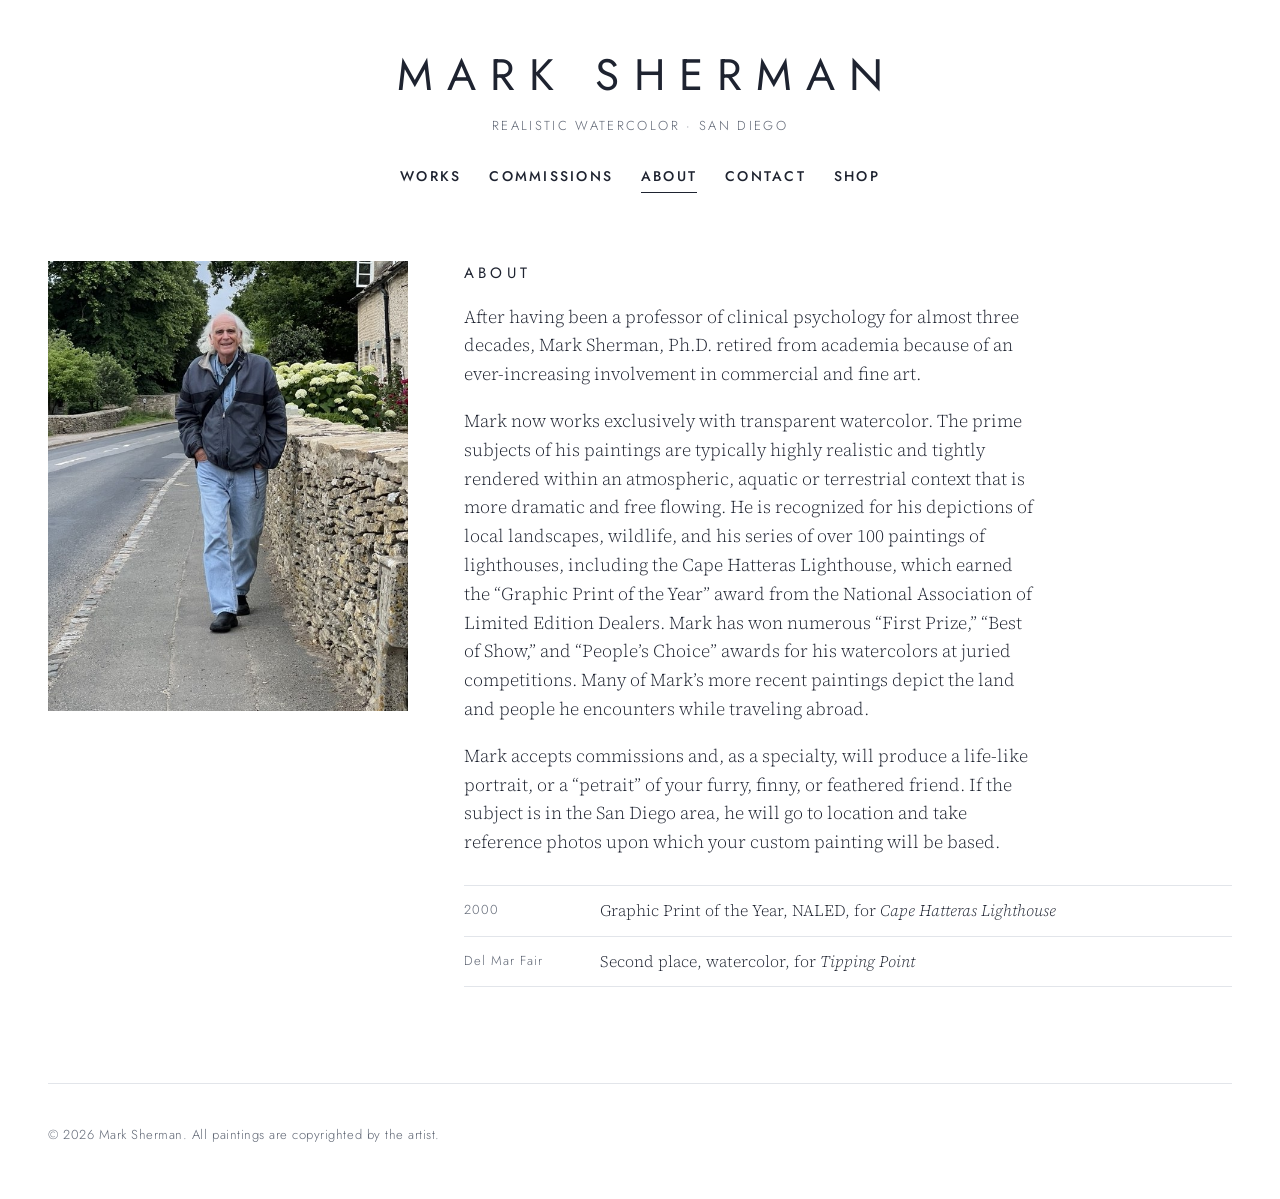
==== about.html @ 0671e034 "update" ====
<!doctype html>
<html lang="en">
<head>
  <meta charset="utf-8">
  <meta name="viewport" content="width=device-width, initial-scale=1">
  <title>About | Mark Sherman</title>
  <meta name="description" content="Original realistic watercolors by award-winning San Diego artist Mark Sherman. Wildlife, racehorses, lighthouses, flowers, portraits and commissions.">
  <meta property="og:title" content="Mark Sherman | Watercolor Artist">
  <meta property="og:description" content="Original realistic watercolors by award-winning San Diego artist Mark Sherman.">
  <meta property="og:image" content="images/commissions/tipping-point.jpg">
  <link rel="preconnect" href="https://fonts.googleapis.com">
  <link rel="preconnect" href="https://fonts.gstatic.com" crossorigin>
  <link rel="stylesheet" href="https://fonts.googleapis.com/css2?family=Jost:wght@300;400;500&family=Source+Serif+4:ital,opsz,wght@0,8..60,300;0,8..60,400;1,8..60,300&display=swap">
  <link rel="stylesheet" href="styles.css">
</head>
<body>

  <header class="site-header">
    <a class="name" href="index.html">Mark Sherman</a>
    <p class="tagline">Realistic watercolor · San Diego</p>
    <nav class="nav" aria-label="Main">
      <a href="works.html">Works</a>
      <a href="commissions.html">Commissions</a>
      <a href="about.html" aria-current="page">About</a>
      <a href="contact.html">Contact</a>
      <a href="https://www.etsy.com/shop/MarkShermanArt" target="_blank" rel="noopener">Shop</a>
    </nav>
  </header>

  <main>

    <section id="about" class="section page about">
      <img class="about-photo" src="images/mark-sherman.jpg" alt="Mark Sherman" width="600" height="750">
      <div class="about-text">
        <h2 class="section-title">About</h2>
        <p>After having been a professor of clinical psychology for almost three decades, Mark Sherman, Ph.D. retired from academia because of an ever-increasing involvement in commercial and fine art.</p>
        <p>Mark now works exclusively with transparent watercolor. The prime subjects of his paintings are typically highly realistic and tightly rendered within an atmospheric, aquatic or terrestrial context that is more dramatic and free flowing. He is recognized for his depictions of local landscapes, wildlife, and his series of over 100 paintings of lighthouses, including the Cape Hatteras Lighthouse, which earned the &ldquo;Graphic Print of the Year&rdquo; award from the National Association of Limited Edition Dealers. Mark has won numerous &ldquo;First Prize,&rdquo; &ldquo;Best of Show,&rdquo; and &ldquo;People&rsquo;s Choice&rdquo; awards for his watercolors at juried competitions. Many of Mark&rsquo;s more recent paintings depict the land and people he encounters while traveling abroad.</p>
        <p>Mark accepts commissions and, as a specialty, will produce a life-like portrait, or a &ldquo;petrait&rdquo; of your furry, finny, or feathered friend. If the subject is in the San Diego area, he will go to location and take reference photos upon which your custom painting will be based.</p>
        <ul class="honors">
          <li><span>2000</span> <div>Graphic Print of the Year, NALED, for <em>Cape Hatteras Lighthouse</em></div></li>
          <li><span>Del Mar Fair</span> <div>Second place, watercolor, for <em>Tipping Point</em></div></li>
        </ul>
      </div>
    </section>

  </main>

  <footer class="site-footer">
    <p>© <span id="year"></span> Mark Sherman. All paintings are copyrighted by the artist.</p>
  </footer>

  <script src="main.js"></script>
</body>
</html>
---- styles.css ----
/* Colors and type. Change a value here and it changes everywhere. */
:root {
  --wall: #FFFFFF;        /* page background, like a gallery wall */
  --paper: #F5F6F8;       /* light cool gray panels */
  --ink: #1E2330;         /* main text */
  --muted: #5F6674;       /* captions and sizes */
  --line: #E2E5EA;        /* thin dividers */
  --accent: #2A4E86;      /* links and buttons: deep lighthouse blue */
  --accent-hover: #1C3867;
  --display: "Jost", "Futura", "Helvetica Neue", Arial, sans-serif;
  --body: "Source Serif 4", Georgia, "Times New Roman", serif;
  --gutter: clamp(16px, 4vw, 48px);
  color-scheme: light;
}

* { box-sizing: border-box; }
html { scroll-behavior: smooth; }
@media (prefers-reduced-motion: reduce) { html { scroll-behavior: auto; } }

body {
  margin: 0;
  padding-inline: var(--gutter);
  background: var(--wall);
  color: var(--ink);
  font-family: var(--body);
  font-weight: 300;
  font-size: 18px;
  line-height: 1.6;
}
img { max-width: 100%; display: block; }
a { color: var(--accent); text-underline-offset: 3px; }
a:hover { color: var(--accent-hover); }
:focus-visible { outline: 2px solid var(--accent); outline-offset: 3px; }

/* ---- Header (same on every page) ---- */
.site-header {
  display: flex;
  flex-direction: column;
  align-items: center;
  gap: 6px;
  padding-block: 40px 28px;
  text-align: center;
}
.name {
  font-family: var(--display);
  font-weight: 400;
  font-size: clamp(28px, 5vw, 44px);
  letter-spacing: 0.32em;
  margin-right: -0.32em; /* balances the letter spacing so the name looks centered */
  text-transform: uppercase;
  color: var(--ink);
  text-decoration: none;
}
.name:hover { color: var(--ink); }
.tagline {
  margin: 0;
  font-family: var(--display);
  font-size: 13px;
  letter-spacing: 0.18em;
  text-transform: uppercase;
  color: var(--muted);
}
.nav {
  display: flex;
  flex-wrap: wrap;
  justify-content: center;
  gap: 8px 28px;
  margin-top: 18px;
}
.nav a {
  font-family: var(--display);
  font-size: 14px;
  font-weight: 500;
  letter-spacing: 0.16em;
  text-transform: uppercase;
  color: var(--ink);
  text-decoration: none;
  padding-block: 4px;
  border-bottom: 1px solid transparent;
}
.nav a:hover,
.nav a[aria-current="page"] { border-bottom-color: var(--ink); color: var(--ink); }

/* ---- Home page slideshow ---- */
.hero { max-width: 1200px; margin: 0 auto; }
.hero-frame {
  position: relative;
  height: min(68vh, 720px);
  min-height: 320px;
}
.hero-slide {
  position: absolute;
  inset: 0;
  width: 100%;
  height: 100%;
  object-fit: contain;
  opacity: 0;
  transition: opacity 1.4s ease;
}
.hero-slide.is-active { opacity: 1; }
@media (prefers-reduced-motion: reduce) { .hero-slide { transition: none; } }
.hero-caption {
  text-align: center;
  font-style: italic;
  color: var(--muted);
  font-size: 15px;
  margin: 22px 0 0;
  min-height: 1.6em;
}

/* ---- Sections ---- */
.section.page { padding-block: 40px 0; }
.section {
  max-width: 1200px;
  margin: 0 auto;
  padding-block: 88px 0;
}
.section-title {
  font-family: var(--display);
  font-weight: 400;
  font-size: 15px;
  letter-spacing: 0.28em;
  text-transform: uppercase;
  margin: 0 0 12px;
  text-wrap: balance;
}
.section-note { color: var(--muted); margin: 0 0 40px; max-width: 62ch; font-size: 16px; }

/* ---- Painting grid ---- */
.grid { columns: 3 300px; column-gap: 40px; }
.work { break-inside: avoid; margin: 0 0 72px; }
.work-image {
  display: block;
  width: 100%;
  padding: 0;
  border: 0;
  background: var(--paper);
  cursor: zoom-in;
}
.work-image img { width: 100%; height: auto; transition: opacity .25s ease; }
.work-image:hover img { opacity: .88; }
figcaption { display: flex; flex-direction: column; gap: 2px; margin-top: 22px; }
.work-title { margin-bottom: 4px; }
.work-title { font-style: italic; font-size: 17px; }
.work-meta {
  font-family: var(--display);
  font-size: 13px;
  letter-spacing: 0.06em;
  color: var(--muted);
  font-variant-numeric: tabular-nums;
}
.sold { color: var(--ink); text-transform: uppercase; letter-spacing: .12em; }

/* ---- Commissions ---- */
.commission-samples {
  display: grid;
  grid-template-columns: 1.87fr 1fr; /* matches the two images' shapes so their heights line up */
  gap: 32px;
  margin: 28px 0 8px;
  align-items: end;
}
.commission-samples figure { margin: 0; }
.commission-samples img { width: 100%; height: auto; }
.commission-samples figcaption { font-style: italic; font-size: 15px; color: var(--muted); margin-top: 16px; }
@media (max-width: 640px) { .commission-samples { grid-template-columns: 1fr; } }

.commission-list {
  display: grid;
  grid-template-columns: repeat(auto-fit, minmax(260px, 1fr));
  gap: 40px 48px;
  margin: 28px 0 40px;
}
.commission h3 {
  font-family: var(--display);
  font-weight: 500;
  font-size: 16px;
  letter-spacing: 0.08em;
  margin: 0 0 8px;
  padding-top: 14px;
  border-top: 1px solid var(--line);
}
.commission p { margin: 0 0 10px; font-size: 16.5px; }

.button {
  display: inline-block;
  font-family: var(--display);
  font-size: 13px;
  font-weight: 500;
  letter-spacing: 0.16em;
  text-transform: uppercase;
  color: #fff;
  background: var(--accent);
  border: 0;
  padding: 14px 26px;
  text-decoration: none;
  cursor: pointer;
}
.button:hover { background: var(--accent-hover); color: #fff; }

/* ---- About ---- */
.about {
  display: grid;
  grid-template-columns: minmax(0, 1fr);
  gap: 56px;
  align-items: start;
}
.about:has(.about-photo) { grid-template-columns: minmax(0, 360px) minmax(0, 1fr); }
.about-photo { width: 100%; height: auto; background: var(--paper); }
.about-text p { max-width: 64ch; }
.honors { list-style: none; padding: 0; margin: 28px 0 0; border-top: 1px solid var(--line); }
.honors li {
  display: grid;
  grid-template-columns: 120px 1fr;
  gap: 16px;
  padding-block: 12px;
  border-bottom: 1px solid var(--line);
  font-size: 16px;
}
.honors span {
  font-family: var(--display);
  font-size: 13px;
  letter-spacing: 0.08em;
  color: var(--muted);
  padding-top: 2px;
}
@media (max-width: 760px) {
  .about, .about:has(.about-photo) { grid-template-columns: 1fr; gap: 28px; }
  .about-photo { max-width: 320px; }
  .honors li { grid-template-columns: 1fr; gap: 0; }
}

/* ---- Contact ---- */
.contact-cols {
  display: grid;
  grid-template-columns: minmax(0, 1fr) minmax(0, 1.2fr);
  gap: 56px;
  margin-top: 20px;
}
.contact-info p { margin: 0 0 12px; font-size: 16px; }
.contact-form { display: flex; flex-direction: column; gap: 6px; }
.contact-form label {
  font-size: 16px;
  color: var(--ink);
  margin-top: 10px;
}
.contact-form label:first-of-type { margin-top: 0; }
.contact-form input,
.contact-form select,
.contact-form textarea {
  font: inherit;
  font-size: 16px;
  color: var(--ink);
  background: var(--wall);
  border: 1px solid #C9CED6;
  padding: 10px 12px;
  border-radius: 0;
  width: 100%;
}
.contact-form .button { align-self: flex-start; margin-top: 18px; }
@media (max-width: 760px) { .contact-cols { grid-template-columns: 1fr; gap: 32px; } }

/* ---- Footer ---- */
.site-footer {
  max-width: 1200px;
  margin: 96px auto 0;
  padding-block: 28px 40px;
  border-top: 1px solid var(--line);
  font-family: var(--display);
  font-size: 13px;
  color: var(--muted);
  letter-spacing: 0.04em;
}

/* ---- Larger view ---- */
.lightbox {
  width: min(1100px, calc(100vw - 32px));
  max-height: calc(100vh - 32px);
  border: 0;
  padding: 0;
  background: var(--wall);
  color: var(--ink);
}
.lightbox::backdrop { background: rgba(30, 35, 48, 0.72); }
.lightbox-body {
  display: grid;
  grid-template-columns: minmax(0, 1.6fr) minmax(0, 1fr);
  gap: 32px;
  padding: 32px;
  align-items: center;
}
.lightbox-body img { width: 100%; max-height: calc(100vh - 120px); object-fit: contain; }
.lightbox-text h3 { font-style: italic; font-weight: 400; font-size: 26px; margin: 0 0 6px; }
.lightbox-text .meta { font-family: var(--display); font-size: 14px; color: var(--muted); letter-spacing: 0.04em; }
.lightbox-close {
  position: absolute;
  top: 8px; right: 12px;
  font-size: 32px;
  line-height: 1;
  background: none;
  border: 0;
  color: var(--ink);
  cursor: pointer;
  padding: 6px 10px;
}
@media (max-width: 760px) {
  .lightbox-body { grid-template-columns: 1fr; padding: 48px 20px 24px; gap: 16px; }
  .lightbox-body img { max-height: 55vh; }
}
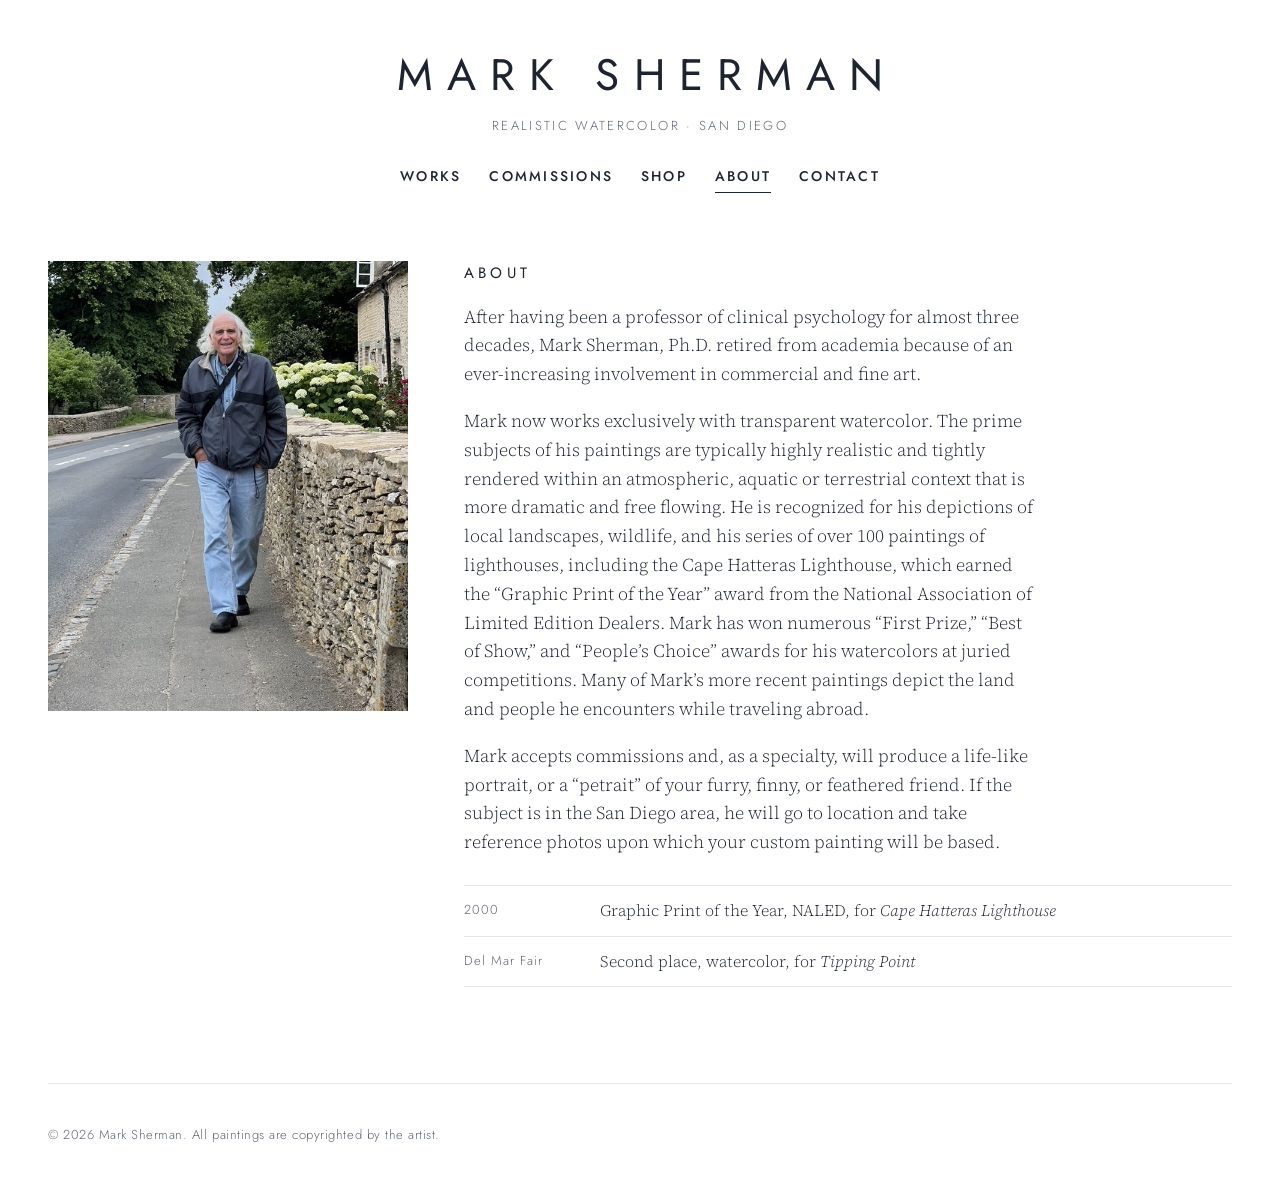
==== commit 5088b28c: "update" ====
--- a/about.html
+++ b/about.html
@@ -21,9 +21,9 @@
     <nav class="nav" aria-label="Main">
       <a href="works.html">Works</a>
       <a href="commissions.html">Commissions</a>
+      <a href="https://www.etsy.com/shop/MarkShermanArt" target="_blank" rel="noopener">Shop</a>
       <a href="about.html" aria-current="page">About</a>
       <a href="contact.html">Contact</a>
-      <a href="https://www.etsy.com/shop/MarkShermanArt" target="_blank" rel="noopener">Shop</a>
     </nav>
   </header>
 
--- a/styles.css
+++ b/styles.css
@@ -154,7 +154,7 @@
 /* ---- Commissions ---- */
 .commission-samples {
   display: grid;
-  grid-template-columns: 1.87fr 1fr; /* matches the two images' shapes so their heights line up */
+  grid-template-columns: 1.82fr 1fr; /* matches the two images' shapes so their heights line up */
   gap: 32px;
   margin: 28px 0 8px;
   align-items: end;
@@ -306,3 +306,10 @@
   .lightbox-body { grid-template-columns: 1fr; padding: 48px 20px 24px; gap: 16px; }
   .lightbox-body img { max-height: 55vh; }
 }
+
+@media (max-width: 480px) {
+  .name { font-size: 26px; letter-spacing: 0.24em; margin-right: -0.24em; }
+  .tagline { font-size: 12px; }
+  .nav { gap: 6px 16px; }
+  .nav a { font-size: 13px; letter-spacing: 0.1em; }
+}
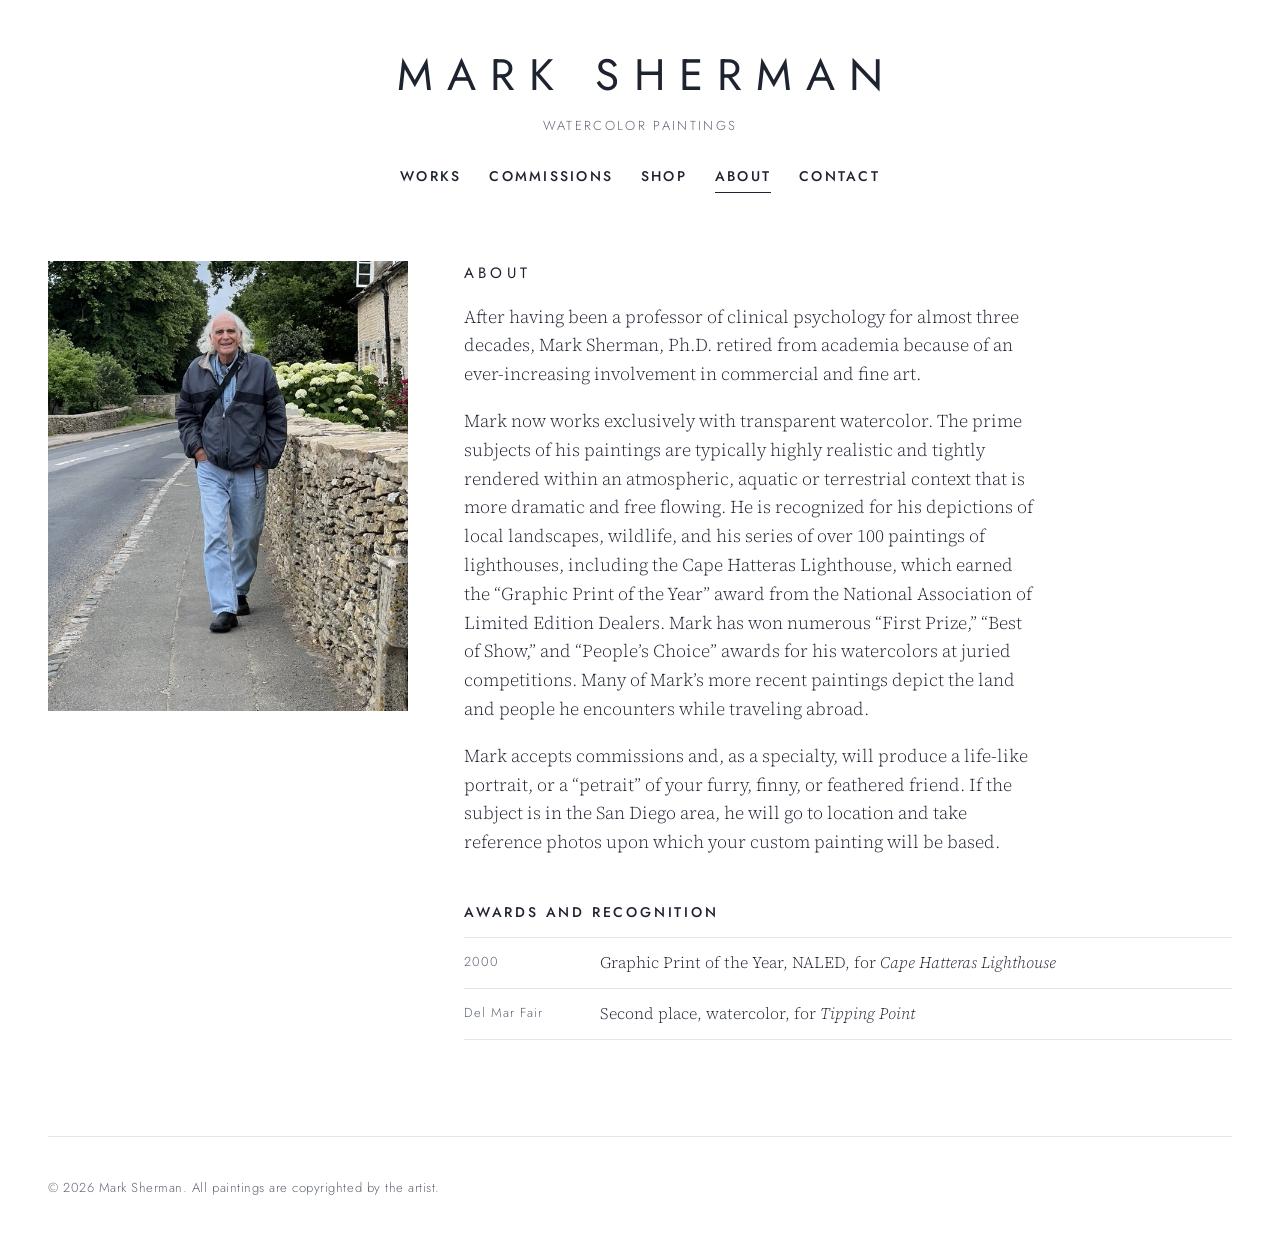
==== commit f5921436: "update" ====
--- a/about.html
+++ b/about.html
@@ -17,7 +17,7 @@
 
   <header class="site-header">
     <a class="name" href="index.html">Mark Sherman</a>
-    <p class="tagline">Realistic watercolor · San Diego</p>
+    <p class="tagline">Watercolor Paintings</p>
     <nav class="nav" aria-label="Main">
       <a href="works.html">Works</a>
       <a href="commissions.html">Commissions</a>
@@ -36,6 +36,8 @@
         <p>After having been a professor of clinical psychology for almost three decades, Mark Sherman, Ph.D. retired from academia because of an ever-increasing involvement in commercial and fine art.</p>
         <p>Mark now works exclusively with transparent watercolor. The prime subjects of his paintings are typically highly realistic and tightly rendered within an atmospheric, aquatic or terrestrial context that is more dramatic and free flowing. He is recognized for his depictions of local landscapes, wildlife, and his series of over 100 paintings of lighthouses, including the Cape Hatteras Lighthouse, which earned the &ldquo;Graphic Print of the Year&rdquo; award from the National Association of Limited Edition Dealers. Mark has won numerous &ldquo;First Prize,&rdquo; &ldquo;Best of Show,&rdquo; and &ldquo;People&rsquo;s Choice&rdquo; awards for his watercolors at juried competitions. Many of Mark&rsquo;s more recent paintings depict the land and people he encounters while traveling abroad.</p>
         <p>Mark accepts commissions and, as a specialty, will produce a life-like portrait, or a &ldquo;petrait&rdquo; of your furry, finny, or feathered friend. If the subject is in the San Diego area, he will go to location and take reference photos upon which your custom painting will be based.</p>
+        <h3 class="subhead">Awards and Recognition</h3>
+        <!-- To add an award, copy one <li> line below and change the year and text. -->
         <ul class="honors">
           <li><span>2000</span> <div>Graphic Print of the Year, NALED, for <em>Cape Hatteras Lighthouse</em></div></li>
           <li><span>Del Mar Fair</span> <div>Second place, watercolor, for <em>Tipping Point</em></div></li>
--- a/styles.css
+++ b/styles.css
@@ -207,7 +207,15 @@
 .about:has(.about-photo) { grid-template-columns: minmax(0, 360px) minmax(0, 1fr); }
 .about-photo { width: 100%; height: auto; background: var(--paper); }
 .about-text p { max-width: 64ch; }
-.honors { list-style: none; padding: 0; margin: 28px 0 0; border-top: 1px solid var(--line); }
+.subhead {
+  font-family: var(--display);
+  font-weight: 500;
+  font-size: 14px;
+  letter-spacing: 0.2em;
+  text-transform: uppercase;
+  margin: 44px 0 14px;
+}
+.honors { list-style: none; padding: 0; margin: 0; border-top: 1px solid var(--line); }
 .honors li {
   display: grid;
   grid-template-columns: 120px 1fr;
